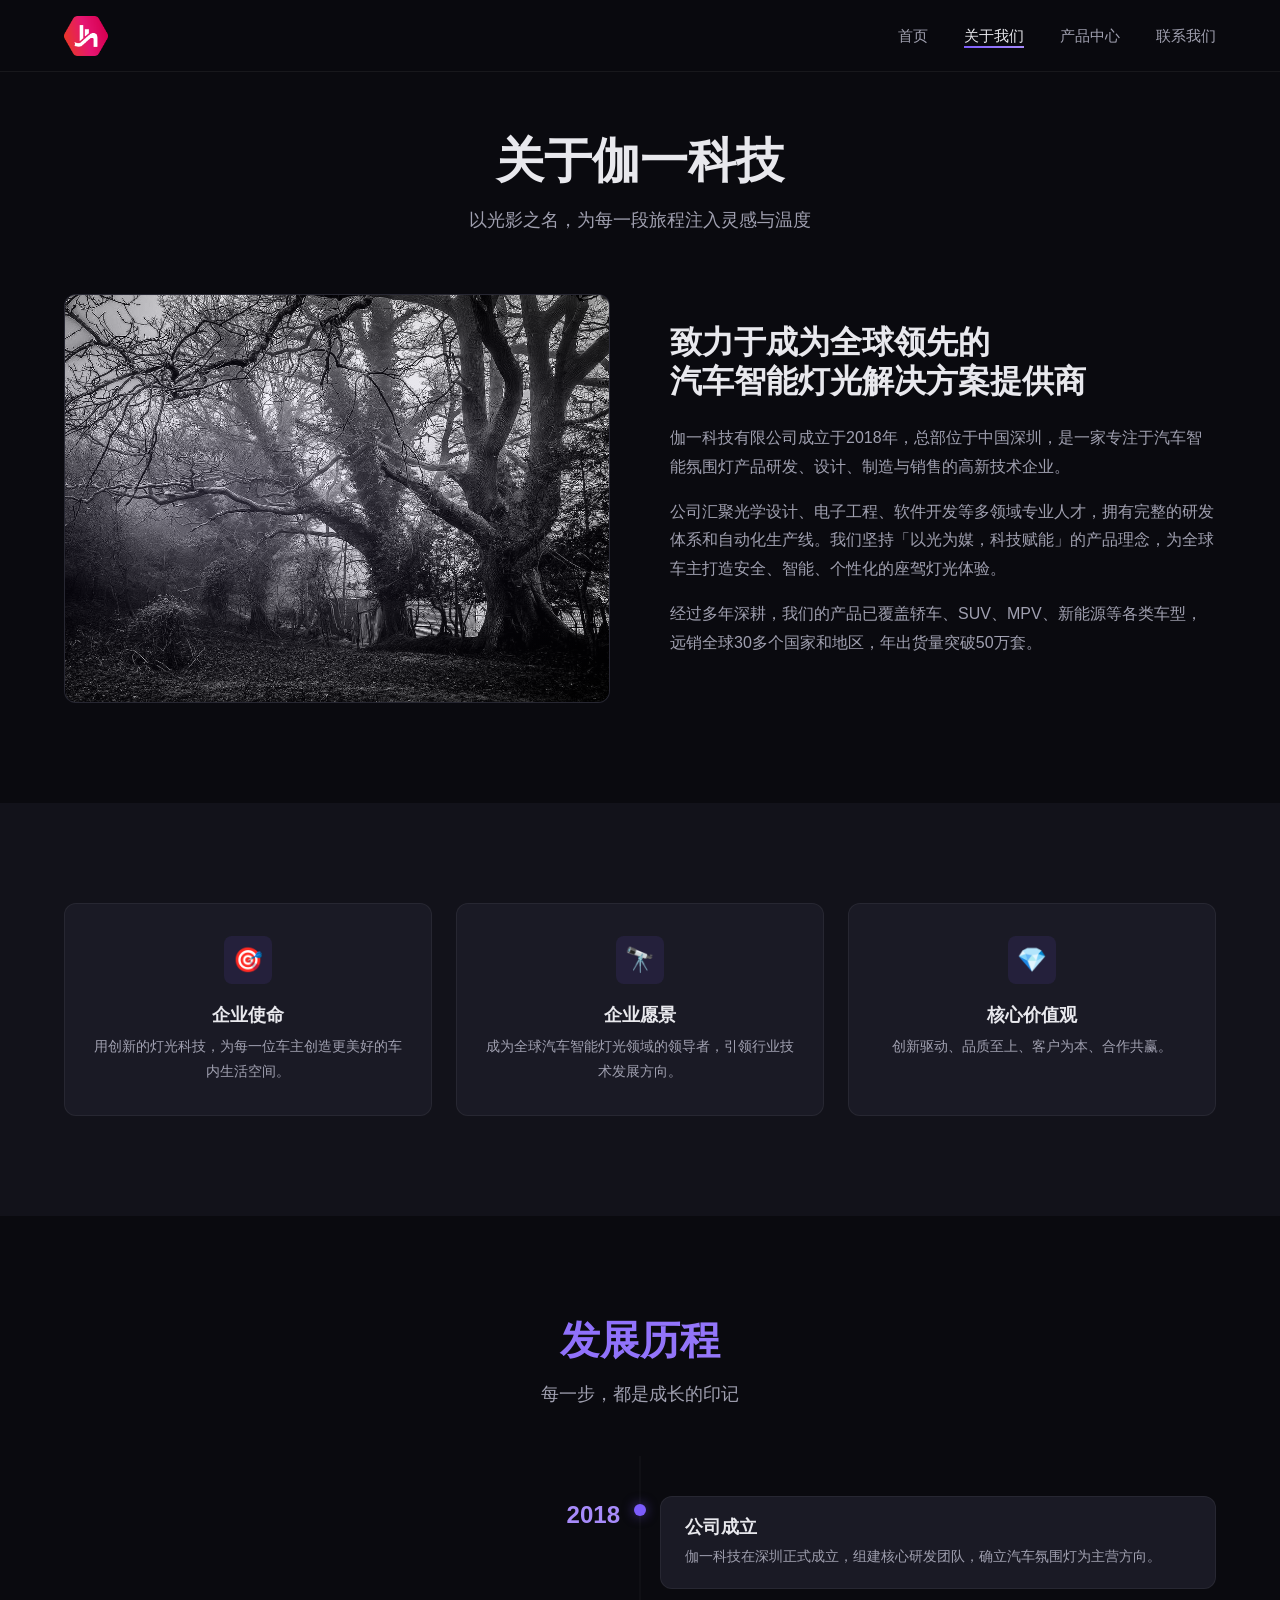
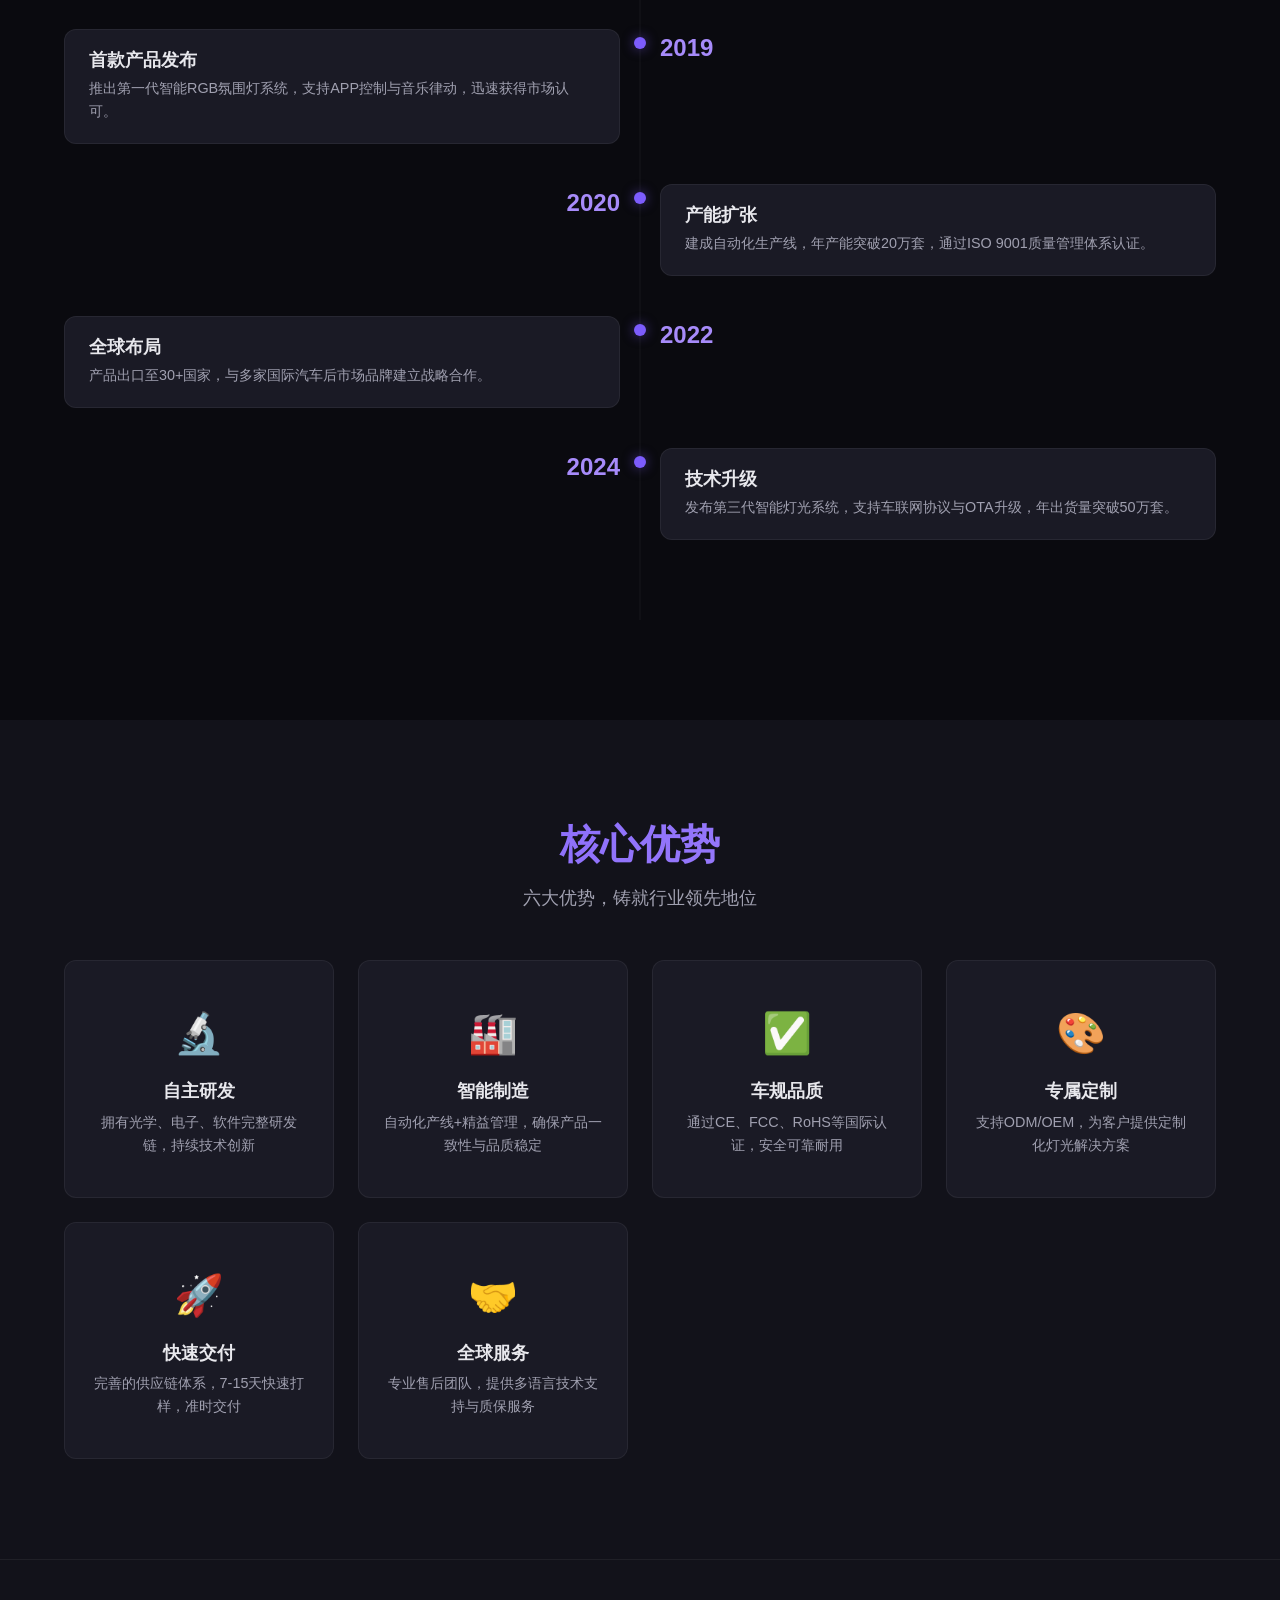
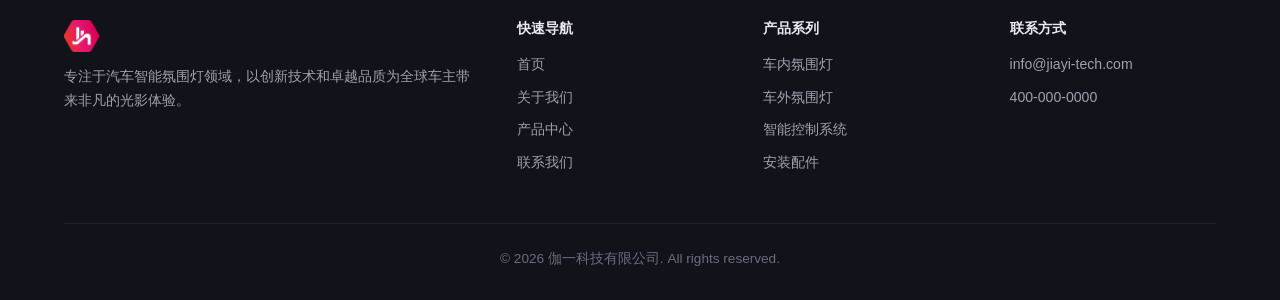
==== about.html @ 9d1a8ec0 "Initial commit: 伽一科技公司官网" ====
<!DOCTYPE html>
<html lang="zh-CN">
<head>
  <meta charset="UTF-8">
  <meta name="viewport" content="width=device-width, initial-scale=1.0">
  <title>关于我们 — 伽一科技</title>
  <meta name="description" content="了解伽一科技的发展历程、企业愿景和核心优势。我们专注汽车智能氛围灯领域，以技术创新驱动行业发展。">
  <link rel="stylesheet" href="css/style.css">
</head>
<body>

  <header class="header">
    <div class="container">
      <a href="index.html" class="logo"><img src="images/jh-logo.png" alt="伽一科技" height="40"></a>
      <nav>
        <ul class="nav-links">
          <li><a href="index.html">首页</a></li>
          <li><a href="about.html">关于我们</a></li>
          <li><a href="products.html">产品中心</a></li>
          <li><a href="contact.html">联系我们</a></li>
        </ul>
      </nav>
      <button class="menu-toggle" aria-label="菜单">
        <span></span><span></span><span></span>
      </button>
    </div>
  </header>

  <!-- About Hero -->
  <section class="about-hero">
    <div class="container reveal">
      <h1>关于伽一科技</h1>
      <p>以光影之名，为每一段旅程注入灵感与温度</p>
    </div>
  </section>

  <!-- Company Intro -->
  <section class="section" style="padding-top: 0;">
    <div class="container">
      <div class="about-content reveal">
        <div class="about-image"><img src="images/about-company.jpg" alt="伽一科技"></div>
        <div class="about-text">
          <h2>致力于成为全球领先的<br>汽车智能灯光解决方案提供商</h2>
          <p>伽一科技有限公司成立于2018年，总部位于中国深圳，是一家专注于汽车智能氛围灯产品研发、设计、制造与销售的高新技术企业。</p>
          <p>公司汇聚光学设计、电子工程、软件开发等多领域专业人才，拥有完整的研发体系和自动化生产线。我们坚持「以光为媒，科技赋能」的产品理念，为全球车主打造安全、智能、个性化的座驾灯光体验。</p>
          <p>经过多年深耕，我们的产品已覆盖轿车、SUV、MPV、新能源等各类车型，远销全球30多个国家和地区，年出货量突破50万套。</p>
        </div>
      </div>
    </div>
  </section>

  <!-- Vision & Mission -->
  <section class="section" style="background: var(--color-bg-secondary);">
    <div class="container">
      <div class="features-grid">
        <div class="feature-card reveal" style="text-align: center;">
          <div class="icon" style="margin-inline: auto;">🎯</div>
          <h3>企业使命</h3>
          <p>用创新的灯光科技，为每一位车主创造更美好的车内生活空间。</p>
        </div>
        <div class="feature-card reveal" style="text-align: center;">
          <div class="icon" style="margin-inline: auto;">🔭</div>
          <h3>企业愿景</h3>
          <p>成为全球汽车智能灯光领域的领导者，引领行业技术发展方向。</p>
        </div>
        <div class="feature-card reveal" style="text-align: center;">
          <div class="icon" style="margin-inline: auto;">💎</div>
          <h3>核心价值观</h3>
          <p>创新驱动、品质至上、客户为本、合作共赢。</p>
        </div>
      </div>
    </div>
  </section>

  <!-- Timeline -->
  <section class="section">
    <div class="container">
      <h2 class="section-title reveal">发展历程</h2>
      <p class="section-subtitle reveal">每一步，都是成长的印记</p>
      <div class="timeline reveal">
        <div class="timeline-item">
          <div class="timeline-year">2018</div>
          <div class="timeline-dot"></div>
          <div class="timeline-content">
            <h3>公司成立</h3>
            <p>伽一科技在深圳正式成立，组建核心研发团队，确立汽车氛围灯为主营方向。</p>
          </div>
        </div>
        <div class="timeline-item">
          <div class="timeline-year">2019</div>
          <div class="timeline-dot"></div>
          <div class="timeline-content">
            <h3>首款产品发布</h3>
            <p>推出第一代智能RGB氛围灯系统，支持APP控制与音乐律动，迅速获得市场认可。</p>
          </div>
        </div>
        <div class="timeline-item">
          <div class="timeline-year">2020</div>
          <div class="timeline-dot"></div>
          <div class="timeline-content">
            <h3>产能扩张</h3>
            <p>建成自动化生产线，年产能突破20万套，通过ISO 9001质量管理体系认证。</p>
          </div>
        </div>
        <div class="timeline-item">
          <div class="timeline-year">2022</div>
          <div class="timeline-dot"></div>
          <div class="timeline-content">
            <h3>全球布局</h3>
            <p>产品出口至30+国家，与多家国际汽车后市场品牌建立战略合作。</p>
          </div>
        </div>
        <div class="timeline-item">
          <div class="timeline-year">2024</div>
          <div class="timeline-dot"></div>
          <div class="timeline-content">
            <h3>技术升级</h3>
            <p>发布第三代智能灯光系统，支持车联网协议与OTA升级，年出货量突破50万套。</p>
          </div>
        </div>
      </div>
    </div>
  </section>

  <!-- Advantages -->
  <section class="section" style="background: var(--color-bg-secondary);">
    <div class="container">
      <h2 class="section-title reveal">核心优势</h2>
      <p class="section-subtitle reveal">六大优势，铸就行业领先地位</p>
      <div class="advantages-grid reveal">
        <div class="advantage-card">
          <div class="icon">🔬</div>
          <h3>自主研发</h3>
          <p>拥有光学、电子、软件完整研发链，持续技术创新</p>
        </div>
        <div class="advantage-card">
          <div class="icon">🏭</div>
          <h3>智能制造</h3>
          <p>自动化产线+精益管理，确保产品一致性与品质稳定</p>
        </div>
        <div class="advantage-card">
          <div class="icon">✅</div>
          <h3>车规品质</h3>
          <p>通过CE、FCC、RoHS等国际认证，安全可靠耐用</p>
        </div>
        <div class="advantage-card">
          <div class="icon">🎨</div>
          <h3>专属定制</h3>
          <p>支持ODM/OEM，为客户提供定制化灯光解决方案</p>
        </div>
        <div class="advantage-card">
          <div class="icon">🚀</div>
          <h3>快速交付</h3>
          <p>完善的供应链体系，7-15天快速打样，准时交付</p>
        </div>
        <div class="advantage-card">
          <div class="icon">🤝</div>
          <h3>全球服务</h3>
          <p>专业售后团队，提供多语言技术支持与质保服务</p>
        </div>
      </div>
    </div>
  </section>

  <!-- Footer -->
  <footer class="footer">
    <div class="container">
      <div class="footer-grid">
        <div class="footer-brand">
          <h3><img src="images/jh-logo.png" alt="伽一科技" height="32"></h3>
          <p>专注于汽车智能氛围灯领域，以创新技术和卓越品质为全球车主带来非凡的光影体验。</p>
        </div>
        <div class="footer-col">
          <h4>快速导航</h4>
          <a href="index.html">首页</a>
          <a href="about.html">关于我们</a>
          <a href="products.html">产品中心</a>
          <a href="contact.html">联系我们</a>
        </div>
        <div class="footer-col">
          <h4>产品系列</h4>
          <a href="products.html?filter=interior">车内氛围灯</a>
          <a href="products.html?filter=exterior">车外氛围灯</a>
          <a href="products.html?filter=smart">智能控制系统</a>
          <a href="products.html?filter=accessory">安装配件</a>
        </div>
        <div class="footer-col">
          <h4>联系方式</h4>
          <a href="mailto:info@jiayi-tech.com">info@jiayi-tech.com</a>
          <a href="tel:400-000-0000">400-000-0000</a>
        </div>
      </div>
      <div class="footer-bottom">
        <p>&copy; 2026 伽一科技有限公司. All rights reserved.</p>
      </div>
    </div>
  </footer>

  <script src="js/main.js"></script>
</body>
</html>
---- css/style.css ----
/* ===== CSS Custom Properties ===== */
:root {
  --color-bg: #0a0a0f;
  --color-bg-secondary: #12121a;
  --color-bg-card: #1a1a25;
  --color-bg-card-hover: #222230;
  --color-text: #e8e8ed;
  --color-text-secondary: #a0a0b0;
  --color-text-muted: #6b6b80;
  --color-primary: #7c5cfc;
  --color-primary-light: #a78bfa;
  --color-accent: #06d6d6;
  --color-accent-glow: rgba(6, 214, 214, 0.3);
  --color-border: rgba(255, 255, 255, 0.06);
  --color-gradient-1: linear-gradient(135deg, #7c5cfc, #a78bfa);
  --color-gradient-2: linear-gradient(135deg, #06d6d6, #7c5cfc);
  --color-gradient-3: linear-gradient(135deg, #1a1a25, #12121a);
  --font-sans: -apple-system, BlinkMacSystemFont, "Segoe UI", "PingFang SC", "Microsoft YaHei", sans-serif;
  --max-width: 1200px;
  --header-height: 72px;
  --radius: 12px;
  --radius-sm: 8px;
  --shadow-card: 0 1px 2px rgba(0,0,0,0.4), 0 4px 16px rgba(0,0,0,0.3);
  --shadow-glow: 0 0 40px rgba(124, 92, 252, 0.15), 0 0 80px rgba(124, 92, 252, 0.05);
  --transition: 0.3s cubic-bezier(0.4, 0, 0.2, 1);
}

/* ===== Reset ===== */
*, *::before, *::after { box-sizing: border-box; margin: 0; padding: 0; }

html { scroll-behavior: smooth; }

body {
  font-family: var(--font-sans);
  background: var(--color-bg);
  color: var(--color-text);
  line-height: 1.6;
  -webkit-font-smoothing: antialiased;
  overflow-x: hidden;
}

img { max-width: 100%; display: block; }
a { color: inherit; text-decoration: none; }
ul { list-style: none; }
button { cursor: pointer; font: inherit; border: none; background: none; color: inherit; }

/* ===== Typography ===== */
h1, h2, h3, h4 { line-height: 1.2; font-weight: 700; }

.section-title {
  font-size: 2.5rem;
  text-align: center;
  margin-bottom: 1rem;
  background: var(--color-gradient-1);
  -webkit-background-clip: text;
  -webkit-text-fill-color: transparent;
  background-clip: text;
}

.section-subtitle {
  text-align: center;
  color: var(--color-text-secondary);
  font-size: 1.1rem;
  margin-bottom: 3rem;
  max-width: 600px;
  margin-inline: auto;
}

/* ===== Container ===== */
.container {
  max-width: var(--max-width);
  margin: 0 auto;
  padding: 0 24px;
}

/* ===== Header / Navigation ===== */
.header {
  position: fixed;
  top: 0;
  left: 0;
  right: 0;
  z-index: 1000;
  height: var(--header-height);
  background: rgba(10, 10, 15, 0.85);
  backdrop-filter: blur(12px);
  -webkit-backdrop-filter: blur(12px);
  border-bottom: 1px solid var(--color-border);
  transition: background var(--transition);
}

.header .container {
  display: flex;
  align-items: center;
  justify-content: space-between;
  height: 100%;
}

.logo {
  display: flex;
  align-items: center;
}

.logo img {
  display: block;
  height: 40px;
  width: auto;
}

.nav-links {
  display: flex;
  gap: 36px;
}

.nav-links a {
  font-size: 0.95rem;
  color: var(--color-text-secondary);
  transition: color var(--transition);
  position: relative;
}

.nav-links a::after {
  content: '';
  position: absolute;
  bottom: -4px;
  left: 0;
  width: 0;
  height: 2px;
  background: var(--color-gradient-1);
  transition: width var(--transition);
}

.nav-links a:hover,
.nav-links a.active { color: var(--color-text); }

.nav-links a:hover::after,
.nav-links a.active::after { width: 100%; }

/* Mobile menu button */
.menu-toggle {
  display: none;
  flex-direction: column;
  gap: 5px;
  padding: 4px;
  cursor: pointer;
}

.menu-toggle span {
  display: block;
  width: 24px;
  height: 2px;
  background: var(--color-text);
  transition: var(--transition);
}

.menu-toggle.active span:nth-child(1) { transform: rotate(45deg) translate(5px, 5px); }
.menu-toggle.active span:nth-child(2) { opacity: 0; }
.menu-toggle.active span:nth-child(3) { transform: rotate(-45deg) translate(5px, -5px); }

/* ===== Buttons ===== */
.btn {
  display: inline-flex;
  align-items: center;
  justify-content: center;
  padding: 12px 28px;
  border-radius: var(--radius-sm);
  font-weight: 600;
  font-size: 0.95rem;
  transition: all var(--transition);
  gap: 8px;
}

.btn-primary {
  background: var(--color-gradient-1);
  color: #fff;
  box-shadow: 0 4px 20px rgba(124, 92, 252, 0.3);
}

.btn-primary:hover {
  transform: translateY(-2px);
  box-shadow: 0 6px 30px rgba(124, 92, 252, 0.45);
}

.btn-outline {
  border: 1px solid rgba(255,255,255,0.2);
  color: var(--color-text);
}

.btn-outline:hover {
  border-color: var(--color-primary);
  background: rgba(124, 92, 252, 0.1);
}

/* ===== Section Spacing ===== */
.section {
  padding: 100px 0;
}

/* ===== Hero ===== */
.hero {
  min-height: 100vh;
  display: flex;
  align-items: center;
  position: relative;
  overflow: hidden;
  padding-top: var(--header-height);
  background: url('../images/hero-poster.jpg') center/cover no-repeat;
}

/* Video background (optional, overlays the poster image) */
.hero-video {
  position: absolute;
  top: 0;
  left: 0;
  width: 100%;
  height: 100%;
  object-fit: cover;
  pointer-events: none;
  z-index: 0;
}

/* Ambient light animation overlay */
.hero::before {
  content: '';
  position: absolute;
  inset: 0;
  background:
    radial-gradient(ellipse 40% 50% at 30% 50%, rgba(124, 92, 252, 0.2), transparent 60%),
    radial-gradient(ellipse 30% 40% at 70% 40%, rgba(6, 214, 214, 0.12), transparent 60%),
    radial-gradient(ellipse 50% 40% at 60% 70%, rgba(168, 85, 247, 0.1), transparent 60%);
  pointer-events: none;
  z-index: 1;
  animation: ambientPulse 4s ease-in-out infinite alternate;
}

@keyframes ambientPulse {
  0% {
    opacity: 0.6;
    background:
      radial-gradient(ellipse 40% 50% at 30% 50%, rgba(124, 92, 252, 0.2), transparent 60%),
      radial-gradient(ellipse 30% 40% at 70% 40%, rgba(6, 214, 214, 0.12), transparent 60%),
      radial-gradient(ellipse 50% 40% at 60% 70%, rgba(168, 85, 247, 0.1), transparent 60%);
  }
  50% {
    opacity: 0.9;
    background:
      radial-gradient(ellipse 40% 50% at 35% 45%, rgba(6, 214, 214, 0.18), transparent 60%),
      radial-gradient(ellipse 30% 40% at 65% 45%, rgba(124, 92, 252, 0.22), transparent 60%),
      radial-gradient(ellipse 50% 40% at 55% 65%, rgba(168, 85, 247, 0.15), transparent 60%);
  }
  100% {
    opacity: 0.7;
    background:
      radial-gradient(ellipse 40% 50% at 25% 55%, rgba(168, 85, 247, 0.15), transparent 60%),
      radial-gradient(ellipse 30% 40% at 75% 35%, rgba(124, 92, 252, 0.18), transparent 60%),
      radial-gradient(ellipse 50% 40% at 65% 75%, rgba(6, 214, 214, 0.12), transparent 60%);
  }
}

/* Dark overlay for text readability */
.hero-overlay {
  position: absolute;
  inset: 0;
  background: linear-gradient(
    to bottom,
    rgba(10, 10, 15, 0.65) 0%,
    rgba(10, 10, 15, 0.5) 50%,
    rgba(10, 10, 15, 0.85) 100%
  );
  z-index: 1;
  pointer-events: none;
}

.hero-content {
  position: relative;
  z-index: 2;
  max-width: 700px;
}

.hero-content h1 {
  font-size: 3.5rem;
  font-weight: 800;
  letter-spacing: -0.03em;
  margin-bottom: 1.5rem;
  line-height: 1.1;
}

.hero-content h1 .highlight {
  background: var(--color-gradient-1);
  -webkit-background-clip: text;
  -webkit-text-fill-color: transparent;
  background-clip: text;
}

.hero-content p {
  font-size: 1.15rem;
  color: var(--color-text-secondary);
  margin-bottom: 2rem;
  max-width: 500px;
}

.hero-actions {
  display: flex;
  gap: 16px;
  flex-wrap: wrap;
}

.hero-visual {
  position: absolute;
  right: -60px;
  top: 50%;
  transform: translateY(-50%);
  width: 500px;
  height: 500px;
  border-radius: 50%;
  background: radial-gradient(circle, rgba(124, 92, 252, 0.08) 0%, transparent 70%);
  pointer-events: none;
}

.hero-visual::after {
  content: '';
  position: absolute;
  inset: 15%;
  border-radius: 50%;
  border: 1px solid rgba(124, 92, 252, 0.15);
  animation: spin 20s linear infinite;
}

@keyframes spin {
  to { transform: rotate(360deg); }
}

/* ===== Feature Cards ===== */
.features-grid {
  display: grid;
  grid-template-columns: repeat(auto-fit, minmax(260px, 1fr));
  gap: 24px;
}

.feature-card {
  background: var(--color-bg-card);
  border: 1px solid var(--color-border);
  border-radius: var(--radius);
  padding: 32px 28px;
  transition: all var(--transition);
  position: relative;
  overflow: hidden;
}

.feature-card::before {
  content: '';
  position: absolute;
  top: 0;
  left: 0;
  right: 0;
  height: 2px;
  background: var(--color-gradient-2);
  opacity: 0;
  transition: opacity var(--transition);
}

.feature-card:hover {
  background: var(--color-bg-card-hover);
  transform: translateY(-4px);
  box-shadow: var(--shadow-glow);
}

.feature-card:hover::before { opacity: 1; }

.feature-card .icon {
  width: 48px;
  height: 48px;
  border-radius: var(--radius-sm);
  background: rgba(124, 92, 252, 0.1);
  display: flex;
  align-items: center;
  justify-content: center;
  font-size: 1.5rem;
  margin-bottom: 20px;
}

.feature-card h3 {
  font-size: 1.15rem;
  margin-bottom: 8px;
}

.feature-card p {
  color: var(--color-text-secondary);
  font-size: 0.9rem;
  line-height: 1.7;
}

/* ===== Stats Section ===== */
.stats {
  background: var(--color-bg-secondary);
}

.stats-grid {
  display: grid;
  grid-template-columns: repeat(auto-fit, minmax(180px, 1fr));
  gap: 32px;
  text-align: center;
}

.stat-item h3 {
  font-size: 3rem;
  font-weight: 800;
  background: var(--color-gradient-2);
  -webkit-background-clip: text;
  -webkit-text-fill-color: transparent;
  background-clip: text;
}

.stat-item p {
  color: var(--color-text-secondary);
  margin-top: 8px;
  font-size: 0.95rem;
}

/* ===== CTA Section ===== */
.cta-section {
  text-align: center;
  padding: 100px 0;
  position: relative;
  overflow: hidden;
}

.cta-section::before {
  content: '';
  position: absolute;
  inset: 0;
  background: radial-gradient(ellipse 50% 60% at 50% 50%, rgba(124, 92, 252, 0.08), transparent);
  pointer-events: none;
}

.cta-section h2 {
  font-size: 2.5rem;
  margin-bottom: 1rem;
}

.cta-section p {
  color: var(--color-text-secondary);
  margin-bottom: 2rem;
  font-size: 1.05rem;
}

/* ===== About Page ===== */
.about-hero {
  padding-top: calc(var(--header-height) + 60px);
  padding-bottom: 60px;
  text-align: center;
}

.about-hero h1 {
  font-size: 3rem;
  margin-bottom: 1rem;
}

.about-hero p {
  color: var(--color-text-secondary);
  font-size: 1.1rem;
  max-width: 600px;
  margin: 0 auto;
}

.about-content {
  display: grid;
  grid-template-columns: 1fr 1fr;
  gap: 60px;
  align-items: center;
}

.about-image {
  aspect-ratio: 4/3;
  background: var(--color-bg-card);
  border-radius: var(--radius);
  border: 1px solid var(--color-border);
  position: relative;
  overflow: hidden;
}

.about-image img {
  width: 100%;
  height: 100%;
  object-fit: cover;
}

.about-image::before {
  content: '';
  position: absolute;
  inset: 0;
  background: radial-gradient(ellipse at 30% 50%, rgba(124, 92, 252, 0.08), transparent);
  z-index: 1;
  pointer-events: none;
}

.about-text h2 {
  font-size: 2rem;
  margin-bottom: 1.5rem;
}

.about-text p {
  color: var(--color-text-secondary);
  margin-bottom: 1rem;
  line-height: 1.8;
}

/* Timeline */
.timeline {
  position: relative;
  padding: 40px 0;
}

.timeline::before {
  content: '';
  position: absolute;
  left: 50%;
  top: 0;
  bottom: 0;
  width: 1px;
  background: var(--color-border);
  transform: translateX(-50%);
}

.timeline-item {
  display: grid;
  grid-template-columns: 1fr 1fr;
  gap: 40px;
  margin-bottom: 40px;
  position: relative;
}

.timeline-item:nth-child(even) { direction: rtl; }
.timeline-item:nth-child(even) .timeline-content { direction: ltr; }

.timeline-dot {
  position: absolute;
  left: 50%;
  top: 8px;
  width: 12px;
  height: 12px;
  border-radius: 50%;
  background: var(--color-primary);
  transform: translateX(-50%);
  box-shadow: 0 0 12px rgba(124, 92, 252, 0.5);
  z-index: 1;
}

.timeline-year {
  font-size: 1.5rem;
  font-weight: 800;
  color: var(--color-primary-light);
  text-align: right;
}

.timeline-item:nth-child(even) .timeline-year { text-align: left; }

.timeline-content {
  background: var(--color-bg-card);
  border: 1px solid var(--color-border);
  border-radius: var(--radius);
  padding: 20px 24px;
}

.timeline-content h3 {
  margin-bottom: 6px;
  font-size: 1.1rem;
}

.timeline-content p {
  color: var(--color-text-secondary);
  font-size: 0.9rem;
}

/* ===== Advantages Cards ===== */
.advantages-grid {
  display: grid;
  grid-template-columns: repeat(auto-fit, minmax(240px, 1fr));
  gap: 24px;
}

.advantage-card {
  text-align: center;
  padding: 40px 24px;
  background: var(--color-bg-card);
  border: 1px solid var(--color-border);
  border-radius: var(--radius);
  transition: all var(--transition);
}

.advantage-card:hover {
  transform: translateY(-4px);
  box-shadow: var(--shadow-glow);
}

.advantage-card .icon {
  font-size: 2.5rem;
  margin-bottom: 16px;
}

.advantage-card h3 {
  margin-bottom: 8px;
  font-size: 1.1rem;
}

.advantage-card p {
  color: var(--color-text-secondary);
  font-size: 0.9rem;
}

/* ===== Products Page ===== */
.products-hero {
  padding-top: calc(var(--header-height) + 60px);
  padding-bottom: 40px;
  text-align: center;
}

.products-hero h1 {
  font-size: 3rem;
  margin-bottom: 1rem;
}

.products-hero p {
  color: var(--color-text-secondary);
  font-size: 1.1rem;
  max-width: 600px;
  margin: 0 auto;
}

.filter-bar {
  display: flex;
  justify-content: center;
  gap: 12px;
  margin-bottom: 48px;
  flex-wrap: wrap;
}

.filter-btn {
  padding: 8px 22px;
  border-radius: 100px;
  border: 1px solid var(--color-border);
  color: var(--color-text-secondary);
  font-size: 0.9rem;
  transition: all var(--transition);
}

.filter-btn:hover,
.filter-btn.active {
  border-color: var(--color-primary);
  background: rgba(124, 92, 252, 0.15);
  color: var(--color-text);
}

.products-grid {
  display: grid;
  grid-template-columns: repeat(auto-fill, minmax(320px, 1fr));
  gap: 28px;
}

.product-card {
  background: var(--color-bg-card);
  border: 1px solid var(--color-border);
  border-radius: var(--radius);
  overflow: hidden;
  transition: all var(--transition);
  cursor: pointer;
}

.product-card:hover {
  transform: translateY(-4px);
  box-shadow: var(--shadow-glow);
}

.product-image {
  aspect-ratio: 16/10;
  background: var(--color-bg-secondary);
  position: relative;
  overflow: hidden;
}

.product-image img {
  width: 100%;
  height: 100%;
  object-fit: cover;
  transition: transform 0.5s ease;
}

.product-card:hover .product-image img {
  transform: scale(1.05);
}

.product-image::after {
  content: '';
  position: absolute;
  bottom: 0;
  left: 0;
  right: 0;
  height: 40%;
  background: linear-gradient(to top, var(--color-bg-card), transparent);
  z-index: 1;
  pointer-events: none;
}

.product-info {
  padding: 20px 24px;
}

.product-info .tag {
  display: inline-block;
  padding: 4px 12px;
  border-radius: 100px;
  font-size: 0.75rem;
  background: rgba(124, 92, 252, 0.15);
  color: var(--color-primary-light);
  margin-bottom: 10px;
}

.product-info h3 {
  font-size: 1.1rem;
  margin-bottom: 6px;
}

.product-info p {
  color: var(--color-text-secondary);
  font-size: 0.88rem;
  line-height: 1.6;
}

/* ===== Product Modal ===== */
.modal-overlay {
  position: fixed;
  inset: 0;
  background: rgba(0, 0, 0, 0.8);
  backdrop-filter: blur(4px);
  z-index: 2000;
  display: flex;
  align-items: center;
  justify-content: center;
  padding: 24px;
  opacity: 0;
  pointer-events: none;
  transition: opacity var(--transition);
}

.modal-overlay.active {
  opacity: 1;
  pointer-events: auto;
}

.modal {
  background: var(--color-bg-card);
  border: 1px solid var(--color-border);
  border-radius: var(--radius);
  max-width: 700px;
  width: 100%;
  max-height: 90vh;
  overflow-y: auto;
  padding: 40px;
  position: relative;
}

.modal-close {
  position: absolute;
  top: 16px;
  right: 16px;
  width: 36px;
  height: 36px;
  border-radius: 50%;
  background: rgba(255,255,255,0.06);
  display: flex;
  align-items: center;
  justify-content: center;
  font-size: 1.2rem;
  transition: background var(--transition);
}

.modal-close:hover { background: rgba(255,255,255,0.12); }

.modal-image {
  aspect-ratio: 16/9;
  background: var(--color-bg-secondary);
  border-radius: var(--radius-sm);
  margin-bottom: 24px;
  overflow: hidden;
}

.modal h2 {
  font-size: 1.6rem;
  margin-bottom: 4px;
}

.modal .tag {
  display: inline-block;
  padding: 4px 12px;
  border-radius: 100px;
  font-size: 0.8rem;
  background: rgba(124, 92, 252, 0.15);
  color: var(--color-primary-light);
  margin-bottom: 16px;
}

.modal p {
  color: var(--color-text-secondary);
  line-height: 1.8;
  margin-bottom: 16px;
}

.modal-specs {
  display: grid;
  grid-template-columns: 1fr 1fr;
  gap: 12px;
}

.modal-specs .spec {
  background: rgba(255,255,255,0.03);
  padding: 12px 16px;
  border-radius: var(--radius-sm);
}

.modal-specs .spec-label {
  font-size: 0.8rem;
  color: var(--color-text-muted);
}

.modal-specs .spec-value {
  font-weight: 600;
  font-size: 0.95rem;
}

/* ===== Contact Page ===== */
.contact-hero {
  padding-top: calc(var(--header-height) + 60px);
  padding-bottom: 40px;
  text-align: center;
}

.contact-hero h1 {
  font-size: 3rem;
  margin-bottom: 1rem;
}

.contact-hero p {
  color: var(--color-text-secondary);
  font-size: 1.1rem;
  max-width: 600px;
  margin: 0 auto;
}

.contact-grid {
  display: grid;
  grid-template-columns: 1fr 1fr;
  gap: 48px;
}

.contact-form {
  background: var(--color-bg-card);
  border: 1px solid var(--color-border);
  border-radius: var(--radius);
  padding: 40px;
}

.contact-form h2 {
  font-size: 1.5rem;
  margin-bottom: 24px;
}

.form-group {
  margin-bottom: 20px;
}

.form-group label {
  display: block;
  margin-bottom: 6px;
  font-size: 0.9rem;
  color: var(--color-text-secondary);
}

.form-group input,
.form-group textarea {
  width: 100%;
  padding: 12px 16px;
  background: var(--color-bg-secondary);
  border: 1px solid var(--color-border);
  border-radius: var(--radius-sm);
  color: var(--color-text);
  font: inherit;
  font-size: 0.95rem;
  transition: border-color var(--transition);
  resize: vertical;
}

.form-group input:focus,
.form-group textarea:focus {
  outline: none;
  border-color: var(--color-primary);
}

.form-group textarea { min-height: 140px; }

.contact-info-side {
  display: flex;
  flex-direction: column;
  gap: 24px;
}

.contact-info-card {
  background: var(--color-bg-card);
  border: 1px solid var(--color-border);
  border-radius: var(--radius);
  padding: 28px;
  transition: all var(--transition);
}

.contact-info-card:hover {
  box-shadow: var(--shadow-glow);
}

.contact-info-card .icon {
  font-size: 1.5rem;
  margin-bottom: 12px;
}

.contact-info-card h3 {
  font-size: 1.05rem;
  margin-bottom: 4px;
}

.contact-info-card p {
  color: var(--color-text-secondary);
  font-size: 0.9rem;
}

.map-placeholder {
  aspect-ratio: 16/9;
  background: var(--color-bg-card);
  border: 1px solid var(--color-border);
  border-radius: var(--radius);
  display: flex;
  align-items: center;
  justify-content: center;
  color: var(--color-text-muted);
}

/* ===== Footer ===== */
.footer {
  background: var(--color-bg-secondary);
  border-top: 1px solid var(--color-border);
  padding: 60px 0 30px;
}

.footer-grid {
  display: grid;
  grid-template-columns: 2fr 1fr 1fr 1fr;
  gap: 40px;
  margin-bottom: 40px;
}

.footer-brand h3 {
  margin-bottom: 12px;
}

.footer-brand h3 img {
  display: block;
  height: 32px;
  width: auto;
}

.footer-brand p {
  color: var(--color-text-secondary);
  font-size: 0.9rem;
  line-height: 1.7;
}

.footer-col h4 {
  font-size: 0.9rem;
  margin-bottom: 16px;
  color: var(--color-text);
}

.footer-col a {
  display: block;
  color: var(--color-text-secondary);
  font-size: 0.88rem;
  margin-bottom: 10px;
  transition: color var(--transition);
}

.footer-col a:hover { color: var(--color-primary-light); }

.footer-bottom {
  border-top: 1px solid var(--color-border);
  padding-top: 24px;
  text-align: center;
  color: var(--color-text-muted);
  font-size: 0.85rem;
}

/* ===== Scroll Reveal Animation ===== */
.reveal {
  opacity: 0;
  transform: translateY(30px);
  transition: opacity 0.6s ease, transform 0.6s ease;
}

.reveal.visible {
  opacity: 1;
  transform: translateY(0);
}

/* ===== Toast Message ===== */
.toast {
  position: fixed;
  bottom: 32px;
  right: 32px;
  background: var(--color-bg-card);
  border: 1px solid var(--color-border);
  border-radius: var(--radius-sm);
  padding: 16px 24px;
  z-index: 3000;
  box-shadow: 0 8px 32px rgba(0,0,0,0.5);
  transform: translateY(100px);
  opacity: 0;
  transition: all var(--transition);
}

.toast.show {
  transform: translateY(0);
  opacity: 1;
}

.toast.success { border-color: var(--color-accent); }
.toast.error { border-color: #ef4444; }

/* ===== Responsive ===== */
@media (max-width: 1024px) {
  .hero-content h1 { font-size: 2.8rem; }
  .hero-visual { width: 350px; height: 350px; right: -40px; }
  .about-content { grid-template-columns: 1fr; gap: 40px; }
  .footer-grid { grid-template-columns: 1fr 1fr; }
  .contact-grid { grid-template-columns: 1fr; }
}

@media (max-width: 768px) {
  :root { --header-height: 64px; }

  .menu-toggle { display: flex; }

  .nav-links {
    position: fixed;
    top: var(--header-height);
    left: 0;
    right: 0;
    background: rgba(10, 10, 15, 0.95);
    backdrop-filter: blur(12px);
    flex-direction: column;
    padding: 24px;
    gap: 20px;
    border-bottom: 1px solid var(--color-border);
    transform: translateY(-100%);
    opacity: 0;
    pointer-events: none;
    transition: all var(--transition);
  }

  .nav-links.active {
    transform: translateY(0);
    opacity: 1;
    pointer-events: auto;
  }

  .hero-content h1 { font-size: 2.2rem; }
  .hero-visual { display: none; }

  .section-title { font-size: 1.8rem; }
  .section { padding: 60px 0; }

  .timeline::before { left: 20px; }
  .timeline-item { grid-template-columns: 1fr; gap: 16px; direction: ltr !important; }
  .timeline-item:nth-child(even) .timeline-content { direction: ltr; }
  .timeline-dot { left: 20px; }
  .timeline-year { text-align: left !important; padding-left: 48px; }

  .about-hero h1,
  .products-hero h1,
  .contact-hero h1 { font-size: 2rem; }

  .products-grid { grid-template-columns: 1fr; }

  .modal { padding: 24px; }
  .modal-specs { grid-template-columns: 1fr; }

  .footer-grid { grid-template-columns: 1fr; gap: 32px; }
}

@media (max-width: 480px) {
  .hero-content h1 { font-size: 1.8rem; }
  .hero-actions { flex-direction: column; }
  .hero-actions .btn { width: 100%; }
  .section-title { font-size: 1.5rem; }
  .contact-form { padding: 24px; }
  .stats-grid { grid-template-columns: 1fr 1fr; }
  .stat-item h3 { font-size: 2.2rem; }
}
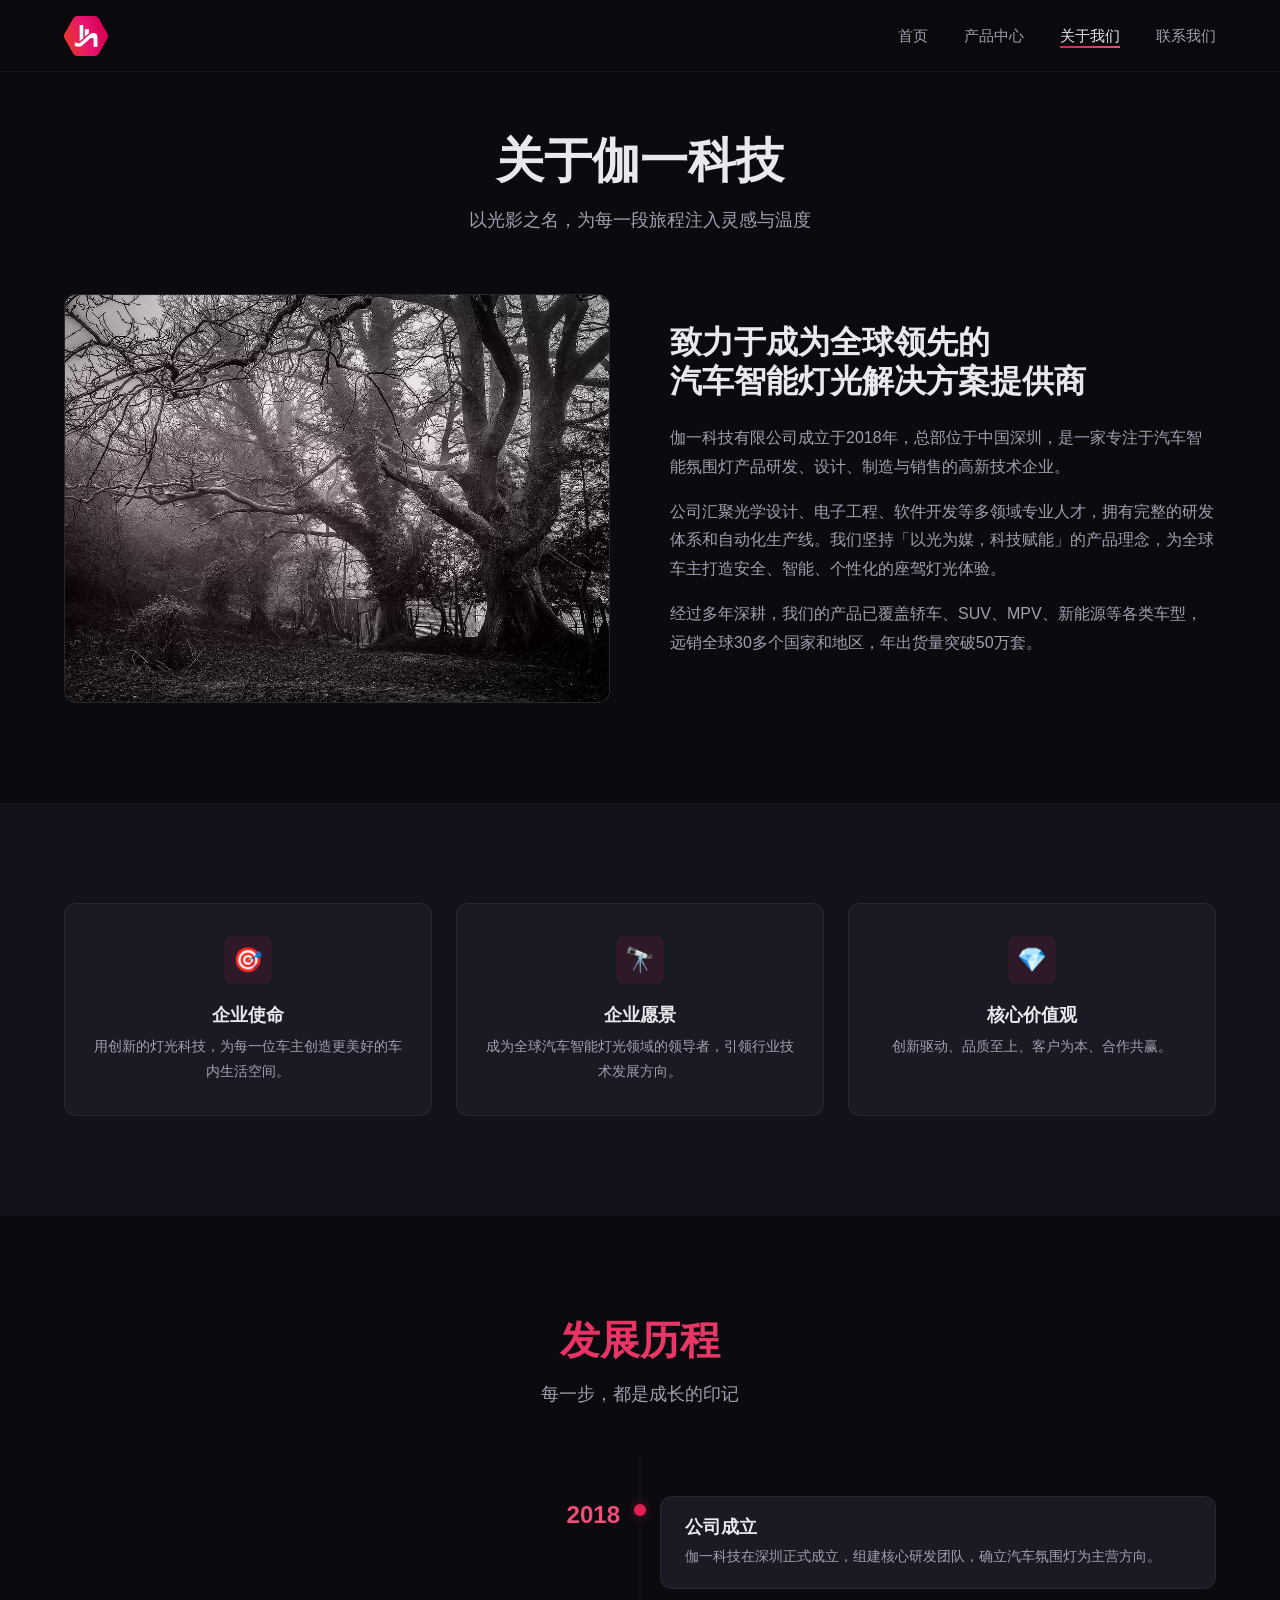
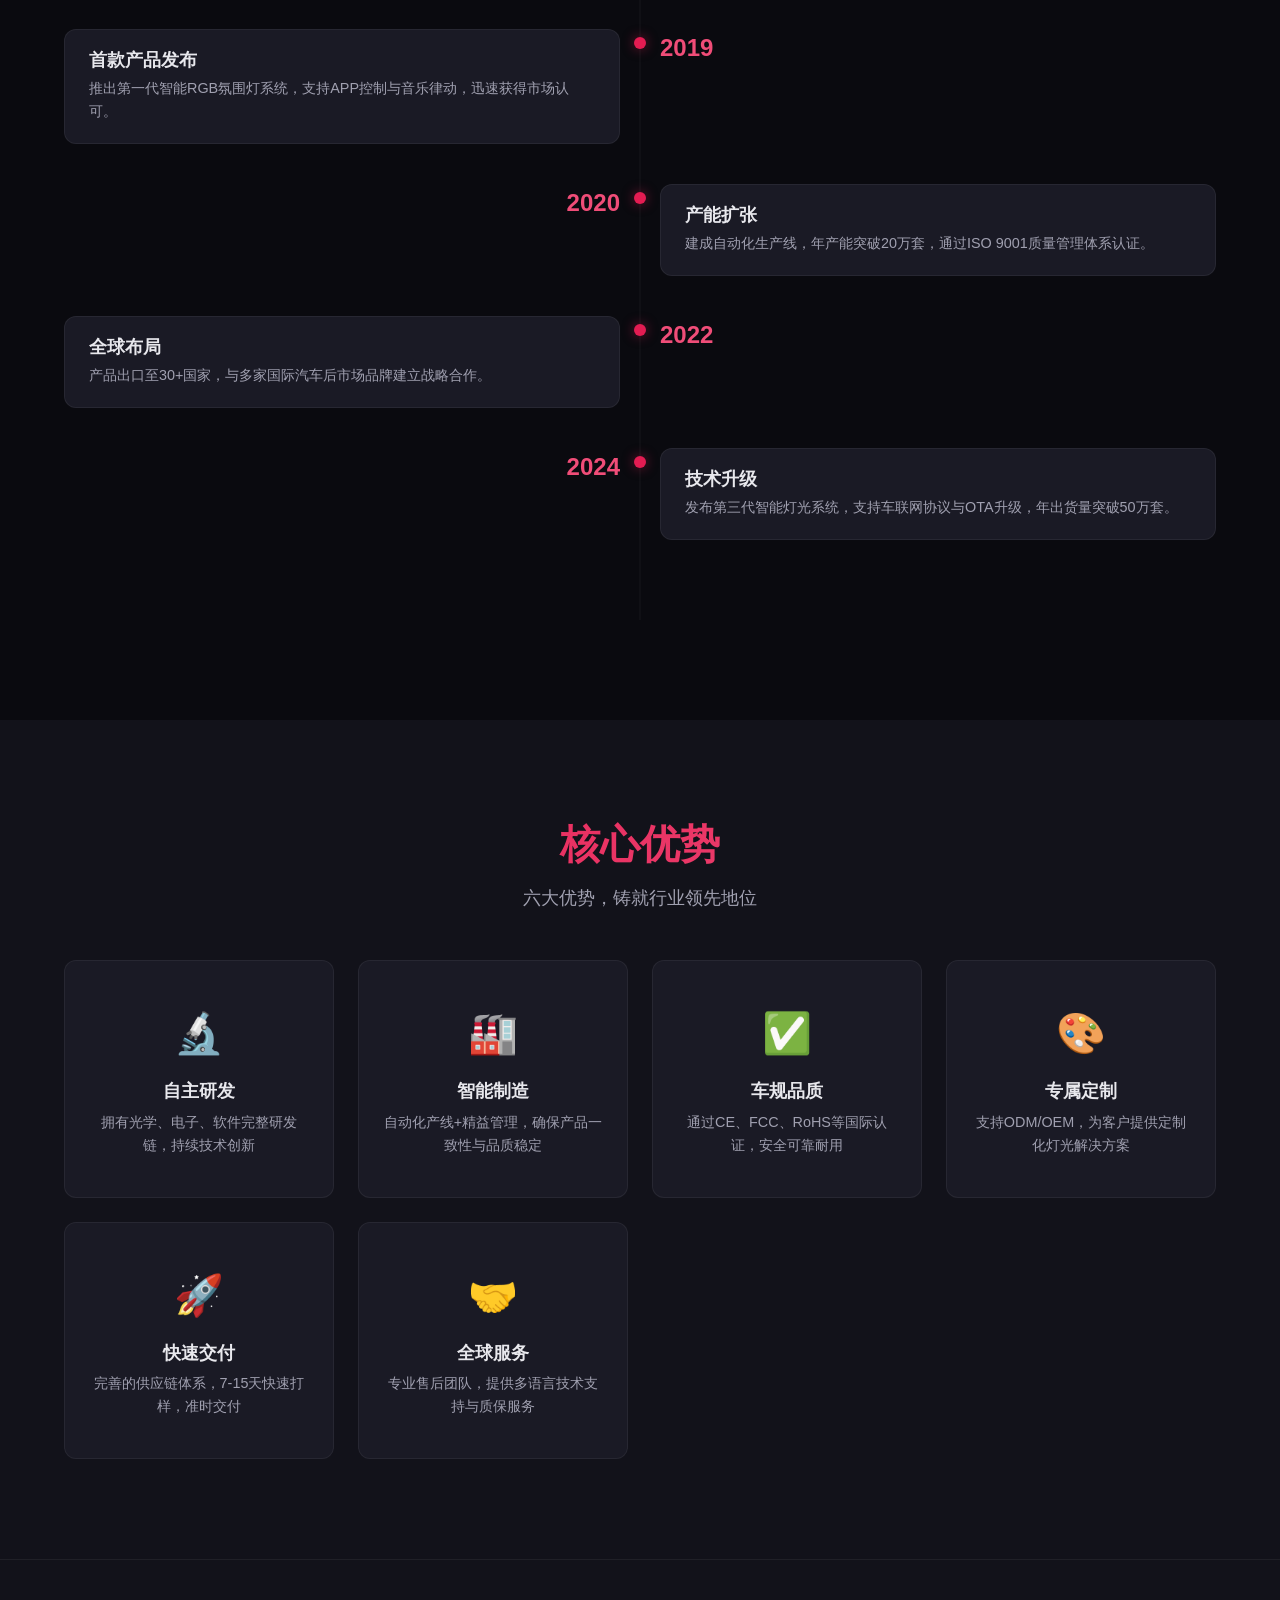
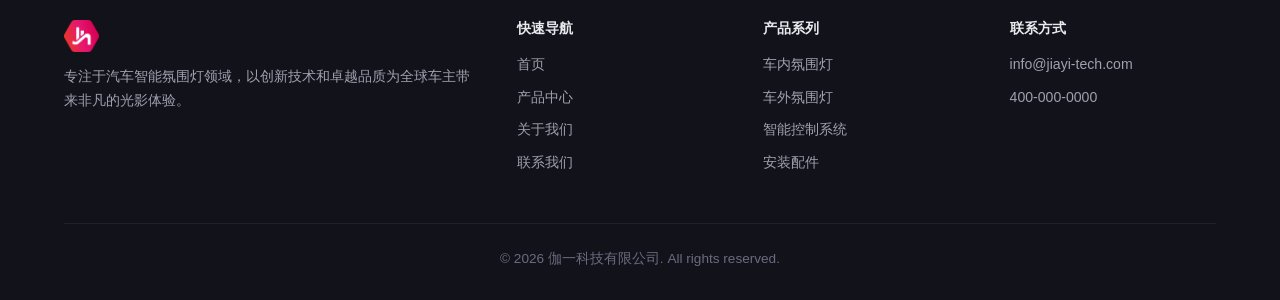
==== commit fd3c2cd2: "Unify VIS with logo red #E31C52, reorder nav" ====
--- a/about.html
+++ b/about.html
@@ -15,8 +15,8 @@
       <nav>
         <ul class="nav-links">
           <li><a href="index.html">首页</a></li>
+          <li><a href="products.html">产品中心</a></li>
           <li><a href="about.html">关于我们</a></li>
-          <li><a href="products.html">产品中心</a></li>
           <li><a href="contact.html">联系我们</a></li>
         </ul>
       </nav>
@@ -173,8 +173,8 @@
         <div class="footer-col">
           <h4>快速导航</h4>
           <a href="index.html">首页</a>
+          <a href="products.html">产品中心</a>
           <a href="about.html">关于我们</a>
-          <a href="products.html">产品中心</a>
           <a href="contact.html">联系我们</a>
         </div>
         <div class="footer-col">
--- a/css/style.css
+++ b/css/style.css
@@ -7,13 +7,13 @@
   --color-text: #e8e8ed;
   --color-text-secondary: #a0a0b0;
   --color-text-muted: #6b6b80;
-  --color-primary: #7c5cfc;
-  --color-primary-light: #a78bfa;
-  --color-accent: #06d6d6;
-  --color-accent-glow: rgba(6, 214, 214, 0.3);
+  --color-primary: #e31c52;
+  --color-primary-light: #f04d78;
+  --color-primary-dark: #b8123e;
+  --color-primary-glow: rgba(227, 28, 82, 0.3);
   --color-border: rgba(255, 255, 255, 0.06);
-  --color-gradient-1: linear-gradient(135deg, #7c5cfc, #a78bfa);
-  --color-gradient-2: linear-gradient(135deg, #06d6d6, #7c5cfc);
+  --color-gradient-1: linear-gradient(135deg, #e31c52, #f04d78);
+  --color-gradient-2: linear-gradient(135deg, #e31c52, #b8123e);
   --color-gradient-3: linear-gradient(135deg, #1a1a25, #12121a);
   --font-sans: -apple-system, BlinkMacSystemFont, "Segoe UI", "PingFang SC", "Microsoft YaHei", sans-serif;
   --max-width: 1200px;
@@ -21,7 +21,7 @@
   --radius: 12px;
   --radius-sm: 8px;
   --shadow-card: 0 1px 2px rgba(0,0,0,0.4), 0 4px 16px rgba(0,0,0,0.3);
-  --shadow-glow: 0 0 40px rgba(124, 92, 252, 0.15), 0 0 80px rgba(124, 92, 252, 0.05);
+  --shadow-glow: 0 0 40px rgba(227, 28, 82, 0.15), 0 0 80px rgba(227, 28, 82, 0.05);
   --transition: 0.3s cubic-bezier(0.4, 0, 0.2, 1);
 }
 
@@ -172,12 +172,12 @@
 .btn-primary {
   background: var(--color-gradient-1);
   color: #fff;
-  box-shadow: 0 4px 20px rgba(124, 92, 252, 0.3);
+  box-shadow: 0 4px 20px rgba(227, 28, 82, 0.3);
 }
 
 .btn-primary:hover {
   transform: translateY(-2px);
-  box-shadow: 0 6px 30px rgba(124, 92, 252, 0.45);
+  box-shadow: 0 6px 30px rgba(227, 28, 82, 0.45);
 }
 
 .btn-outline {
@@ -187,7 +187,7 @@
 
 .btn-outline:hover {
   border-color: var(--color-primary);
-  background: rgba(124, 92, 252, 0.1);
+  background: rgba(227, 28, 82, 0.1);
 }
 
 /* ===== Section Spacing ===== */
@@ -224,9 +224,9 @@
   position: absolute;
   inset: 0;
   background:
-    radial-gradient(ellipse 40% 50% at 30% 50%, rgba(124, 92, 252, 0.2), transparent 60%),
-    radial-gradient(ellipse 30% 40% at 70% 40%, rgba(6, 214, 214, 0.12), transparent 60%),
-    radial-gradient(ellipse 50% 40% at 60% 70%, rgba(168, 85, 247, 0.1), transparent 60%);
+    radial-gradient(ellipse 40% 50% at 30% 50%, rgba(227, 28, 82, 0.2), transparent 60%),
+    radial-gradient(ellipse 30% 40% at 70% 40%, rgba(227, 28, 82, 0.12), transparent 60%),
+    radial-gradient(ellipse 50% 40% at 60% 70%, rgba(240, 77, 120, 0.1), transparent 60%);
   pointer-events: none;
   z-index: 1;
   animation: ambientPulse 4s ease-in-out infinite alternate;
@@ -236,23 +236,23 @@
   0% {
     opacity: 0.6;
     background:
-      radial-gradient(ellipse 40% 50% at 30% 50%, rgba(124, 92, 252, 0.2), transparent 60%),
-      radial-gradient(ellipse 30% 40% at 70% 40%, rgba(6, 214, 214, 0.12), transparent 60%),
-      radial-gradient(ellipse 50% 40% at 60% 70%, rgba(168, 85, 247, 0.1), transparent 60%);
+      radial-gradient(ellipse 40% 50% at 30% 50%, rgba(227, 28, 82, 0.2), transparent 60%),
+      radial-gradient(ellipse 30% 40% at 70% 40%, rgba(227, 28, 82, 0.12), transparent 60%),
+      radial-gradient(ellipse 50% 40% at 60% 70%, rgba(240, 77, 120, 0.1), transparent 60%);
   }
   50% {
     opacity: 0.9;
     background:
-      radial-gradient(ellipse 40% 50% at 35% 45%, rgba(6, 214, 214, 0.18), transparent 60%),
-      radial-gradient(ellipse 30% 40% at 65% 45%, rgba(124, 92, 252, 0.22), transparent 60%),
-      radial-gradient(ellipse 50% 40% at 55% 65%, rgba(168, 85, 247, 0.15), transparent 60%);
+      radial-gradient(ellipse 40% 50% at 35% 45%, rgba(227, 28, 82, 0.18), transparent 60%),
+      radial-gradient(ellipse 30% 40% at 65% 45%, rgba(227, 28, 82, 0.22), transparent 60%),
+      radial-gradient(ellipse 50% 40% at 55% 65%, rgba(240, 77, 120, 0.15), transparent 60%);
   }
   100% {
     opacity: 0.7;
     background:
-      radial-gradient(ellipse 40% 50% at 25% 55%, rgba(168, 85, 247, 0.15), transparent 60%),
-      radial-gradient(ellipse 30% 40% at 75% 35%, rgba(124, 92, 252, 0.18), transparent 60%),
-      radial-gradient(ellipse 50% 40% at 65% 75%, rgba(6, 214, 214, 0.12), transparent 60%);
+      radial-gradient(ellipse 40% 50% at 25% 55%, rgba(240, 77, 120, 0.15), transparent 60%),
+      radial-gradient(ellipse 30% 40% at 75% 35%, rgba(227, 28, 82, 0.18), transparent 60%),
+      radial-gradient(ellipse 50% 40% at 65% 75%, rgba(227, 28, 82, 0.12), transparent 60%);
   }
 }
 
@@ -312,7 +312,7 @@
   width: 500px;
   height: 500px;
   border-radius: 50%;
-  background: radial-gradient(circle, rgba(124, 92, 252, 0.08) 0%, transparent 70%);
+  background: radial-gradient(circle, rgba(227, 28, 82, 0.08) 0%, transparent 70%);
   pointer-events: none;
 }
 
@@ -321,7 +321,7 @@
   position: absolute;
   inset: 15%;
   border-radius: 50%;
-  border: 1px solid rgba(124, 92, 252, 0.15);
+  border: 1px solid rgba(227, 28, 82, 0.15);
   animation: spin 20s linear infinite;
 }
 
@@ -370,7 +370,7 @@
   width: 48px;
   height: 48px;
   border-radius: var(--radius-sm);
-  background: rgba(124, 92, 252, 0.1);
+  background: rgba(227, 28, 82, 0.1);
   display: flex;
   align-items: center;
   justify-content: center;
@@ -428,7 +428,7 @@
   content: '';
   position: absolute;
   inset: 0;
-  background: radial-gradient(ellipse 50% 60% at 50% 50%, rgba(124, 92, 252, 0.08), transparent);
+  background: radial-gradient(ellipse 50% 60% at 50% 50%, rgba(227, 28, 82, 0.08), transparent);
   pointer-events: none;
 }
 
@@ -488,7 +488,7 @@
   content: '';
   position: absolute;
   inset: 0;
-  background: radial-gradient(ellipse at 30% 50%, rgba(124, 92, 252, 0.08), transparent);
+  background: radial-gradient(ellipse at 30% 50%, rgba(227, 28, 82, 0.08), transparent);
   z-index: 1;
   pointer-events: none;
 }
@@ -541,7 +541,7 @@
   border-radius: 50%;
   background: var(--color-primary);
   transform: translateX(-50%);
-  box-shadow: 0 0 12px rgba(124, 92, 252, 0.5);
+  box-shadow: 0 0 12px rgba(227, 28, 82, 0.5);
   z-index: 1;
 }
 
@@ -646,7 +646,7 @@
 .filter-btn:hover,
 .filter-btn.active {
   border-color: var(--color-primary);
-  background: rgba(124, 92, 252, 0.15);
+  background: rgba(227, 28, 82, 0.15);
   color: var(--color-text);
 }
 
@@ -709,7 +709,7 @@
   padding: 4px 12px;
   border-radius: 100px;
   font-size: 0.75rem;
-  background: rgba(124, 92, 252, 0.15);
+  background: rgba(227, 28, 82, 0.15);
   color: var(--color-primary-light);
   margin-bottom: 10px;
 }
@@ -793,7 +793,7 @@
   padding: 4px 12px;
   border-radius: 100px;
   font-size: 0.8rem;
-  background: rgba(124, 92, 252, 0.15);
+  background: rgba(227, 28, 82, 0.15);
   color: var(--color-primary-light);
   margin-bottom: 16px;
 }
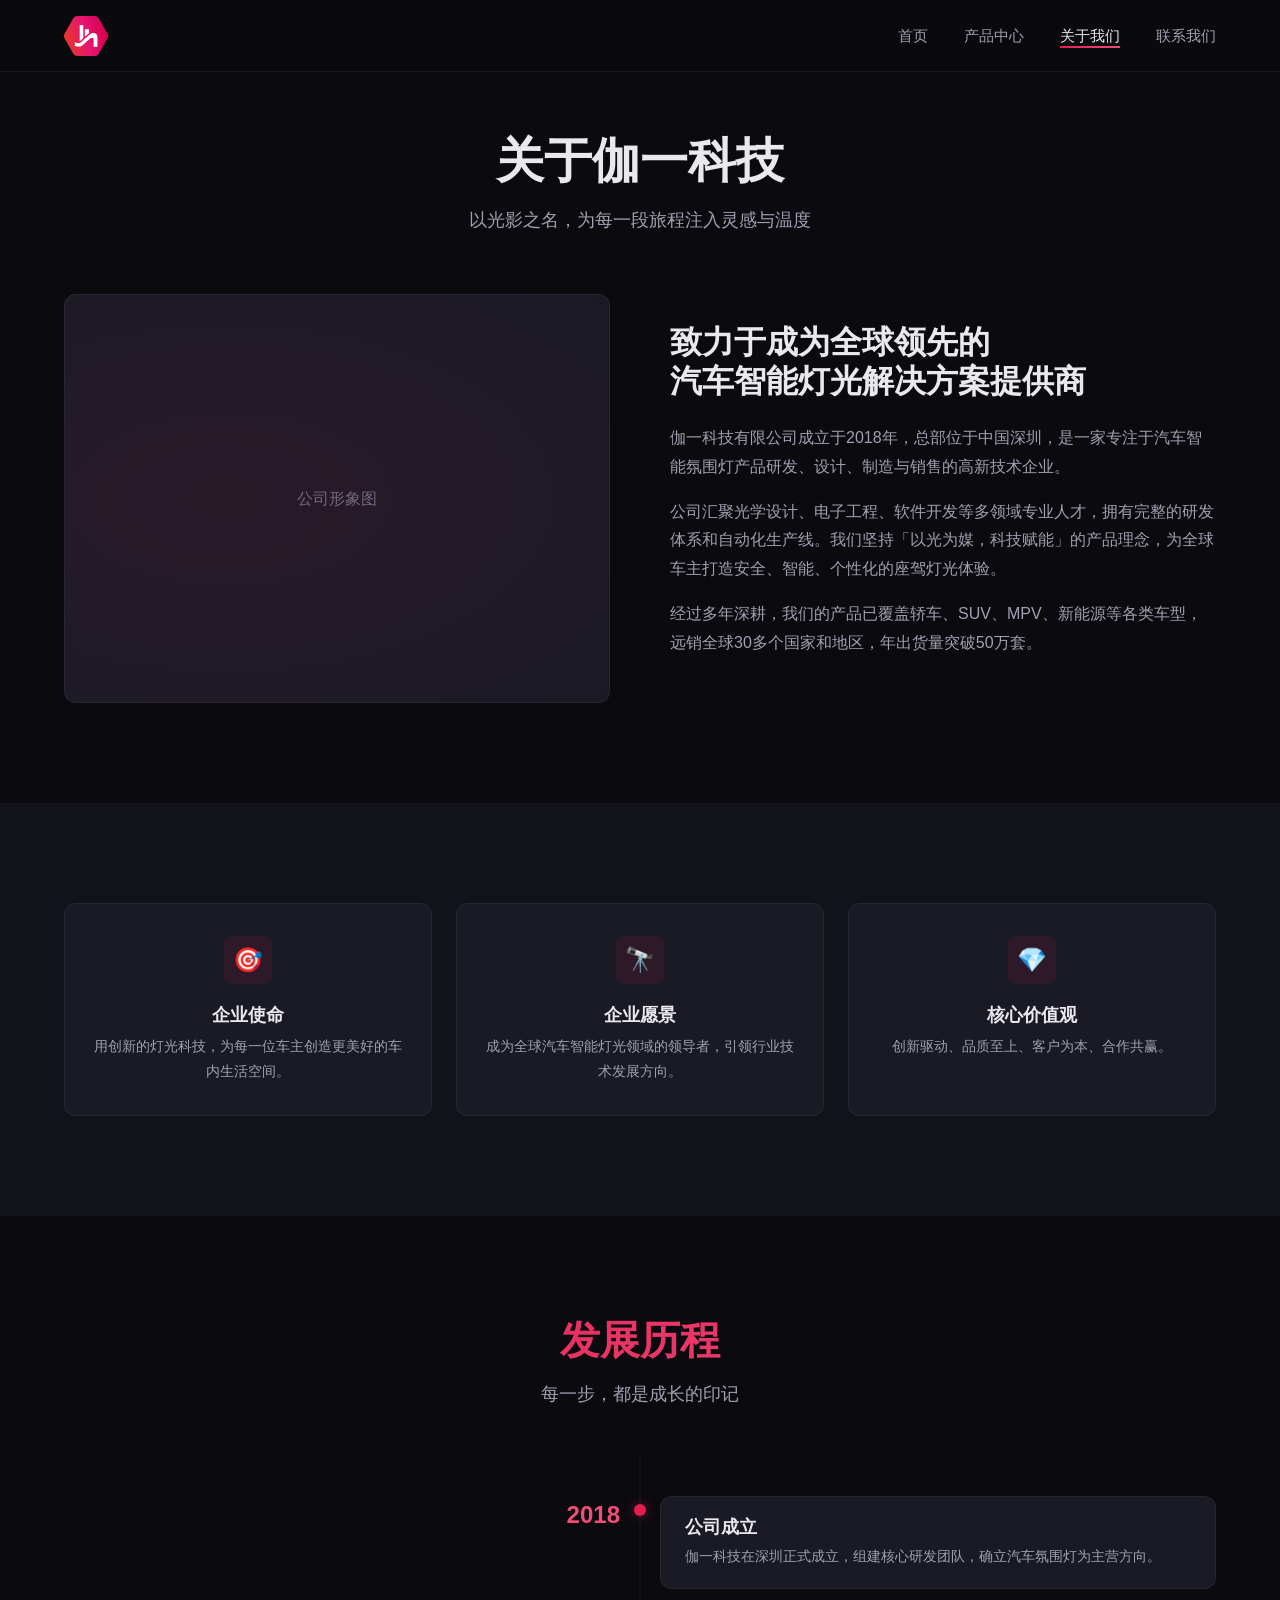
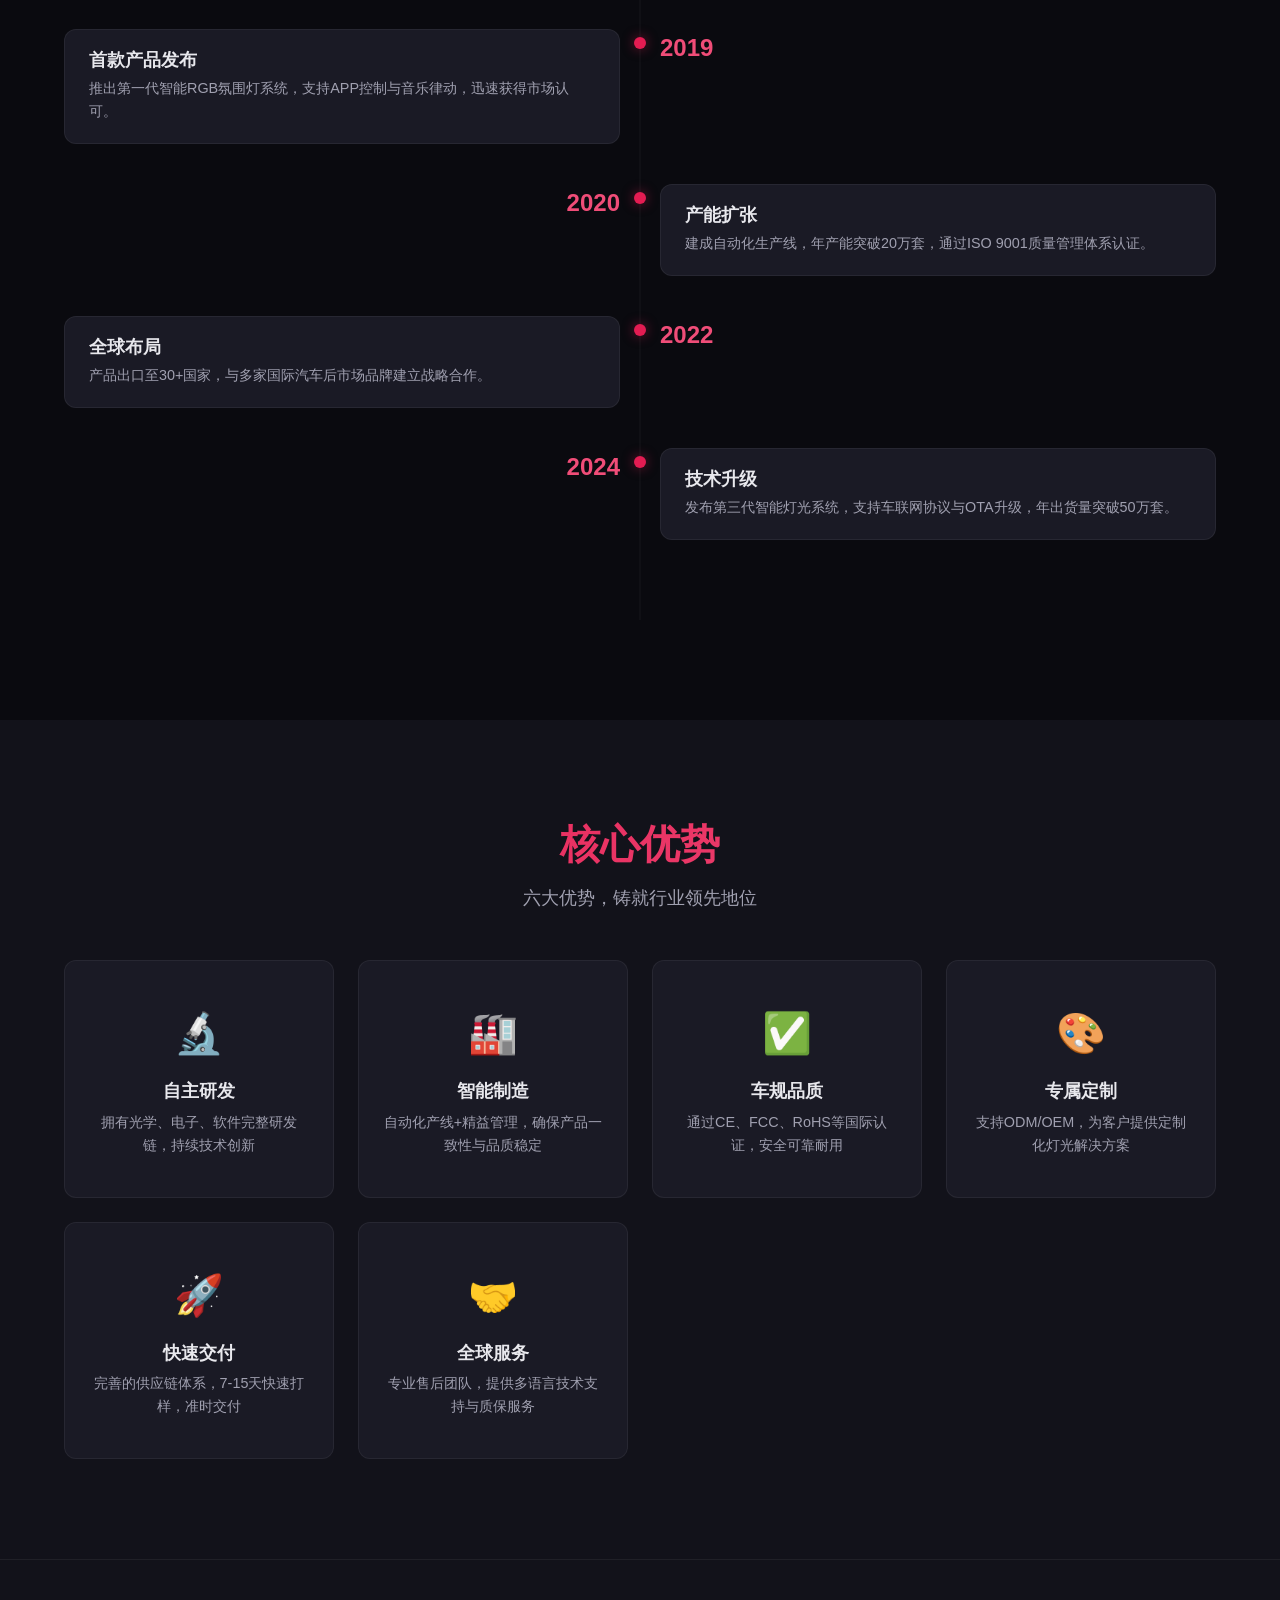
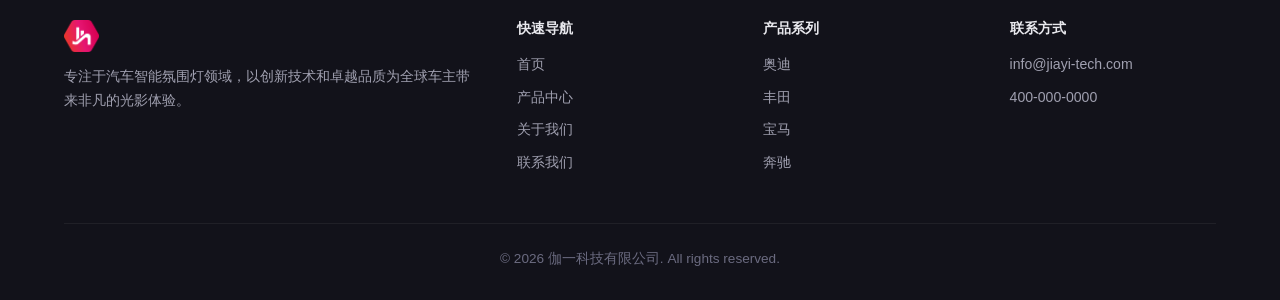
==== commit 7c1ff0f2: "Update with real product images (6 car models)" ====
--- a/about.html
+++ b/about.html
@@ -1,8 +1,9 @@
 <!DOCTYPE html>
-<html lang="zh-CN">
+<html lang="zh-CN" style="color-scheme: dark;">
 <head>
   <meta charset="UTF-8">
   <meta name="viewport" content="width=device-width, initial-scale=1.0">
+  <meta name="theme-color" content="#0a0a0f">
   <title>关于我们 — 伽一科技</title>
   <meta name="description" content="了解伽一科技的发展历程、企业愿景和核心优势。我们专注汽车智能氛围灯领域，以技术创新驱动行业发展。">
   <link rel="stylesheet" href="css/style.css">
@@ -38,7 +39,7 @@
   <section class="section" style="padding-top: 0;">
     <div class="container">
       <div class="about-content reveal">
-        <div class="about-image"><img src="images/about-company.jpg" alt="伽一科技"></div>
+        <div class="about-image"><div class="about-placeholder">公司形象图</div></div>
         <div class="about-text">
           <h2>致力于成为全球领先的<br>汽车智能灯光解决方案提供商</h2>
           <p>伽一科技有限公司成立于2018年，总部位于中国深圳，是一家专注于汽车智能氛围灯产品研发、设计、制造与销售的高新技术企业。</p>
@@ -179,10 +180,10 @@
         </div>
         <div class="footer-col">
           <h4>产品系列</h4>
-          <a href="products.html?filter=interior">车内氛围灯</a>
-          <a href="products.html?filter=exterior">车外氛围灯</a>
-          <a href="products.html?filter=smart">智能控制系统</a>
-          <a href="products.html?filter=accessory">安装配件</a>
+          <a href="products.html?filter=奥迪">奥迪</a>
+          <a href="products.html?filter=丰田">丰田</a>
+          <a href="products.html?filter=宝马">宝马</a>
+          <a href="products.html?filter=奔驰">奔驰</a>
         </div>
         <div class="footer-col">
           <h4>联系方式</h4>
--- a/css/style.css
+++ b/css/style.css
@@ -22,7 +22,7 @@
   --radius-sm: 8px;
   --shadow-card: 0 1px 2px rgba(0,0,0,0.4), 0 4px 16px rgba(0,0,0,0.3);
   --shadow-glow: 0 0 40px rgba(227, 28, 82, 0.15), 0 0 80px rgba(227, 28, 82, 0.05);
-  --transition: 0.3s cubic-bezier(0.4, 0, 0.2, 1);
+  --transition: 0.3s background, 0.3s color, 0.3s border-color, 0.3s transform, 0.3s box-shadow, 0.3s opacity;
 }
 
 /* ===== Reset ===== */
@@ -165,7 +165,7 @@
   border-radius: var(--radius-sm);
   font-weight: 600;
   font-size: 0.95rem;
-  transition: all var(--transition);
+  transition: var(--transition);
   gap: 8px;
 }
 
@@ -341,7 +341,7 @@
   border: 1px solid var(--color-border);
   border-radius: var(--radius);
   padding: 32px 28px;
-  transition: all var(--transition);
+  transition: var(--transition);
   position: relative;
   overflow: hidden;
 }
@@ -484,6 +484,16 @@
   object-fit: cover;
 }
 
+.about-placeholder {
+  width: 100%;
+  height: 100%;
+  display: flex;
+  align-items: center;
+  justify-content: center;
+  color: var(--color-text-muted);
+  font-size: 1rem;
+}
+
 .about-image::before {
   content: '';
   position: absolute;
@@ -584,7 +594,7 @@
   background: var(--color-bg-card);
   border: 1px solid var(--color-border);
   border-radius: var(--radius);
-  transition: all var(--transition);
+  transition: var(--transition);
 }
 
 .advantage-card:hover {
@@ -640,7 +650,7 @@
   border: 1px solid var(--color-border);
   color: var(--color-text-secondary);
   font-size: 0.9rem;
-  transition: all var(--transition);
+  transition: var(--transition);
 }
 
 .filter-btn:hover,
@@ -661,7 +671,7 @@
   border: 1px solid var(--color-border);
   border-radius: var(--radius);
   overflow: hidden;
-  transition: all var(--transition);
+  transition: var(--transition);
   cursor: pointer;
 }
 
@@ -678,14 +688,53 @@
 }
 
 .product-image img {
+  position: absolute;
+  inset: 0;
   width: 100%;
   height: 100%;
   object-fit: cover;
-  transition: transform 0.5s ease;
-}
-
-.product-card:hover .product-image img {
+  transition: opacity 0.5s ease, transform 0.6s ease;
+}
+
+/* Product image (default visible) */
+.product-image .img-default {
+  opacity: 1;
+  z-index: 1;
+}
+
+/* Effect image (hidden by default) */
+.product-image .img-hover {
+  opacity: 0;
+  z-index: 2;
+}
+
+.product-card:hover .img-default {
+  opacity: 0;
+}
+
+.product-card:hover .img-hover {
+  opacity: 1;
   transform: scale(1.05);
+}
+
+/* Glow overlay: shows when effect image is missing */
+.img-glow {
+  position: absolute;
+  inset: 0;
+  z-index: 2;
+  opacity: 0;
+  pointer-events: none;
+  background: radial-gradient(ellipse at center, rgba(227, 28, 82, 0.25) 0%, rgba(227, 28, 82, 0.08) 40%, transparent 70%);
+  transition: opacity 0.5s ease;
+}
+
+.product-card:hover .img-glow {
+  opacity: 1;
+}
+
+/* Hide glow when effect image loaded successfully */
+.product-image.has-effect .img-glow {
+  display: none;
 }
 
 .product-image::after {
@@ -694,10 +743,11 @@
   bottom: 0;
   left: 0;
   right: 0;
-  height: 40%;
+  height: 30%;
   background: linear-gradient(to top, var(--color-bg-card), transparent);
-  z-index: 1;
+  z-index: 3;
   pointer-events: none;
+  transition: opacity 0.4s ease;
 }
 
 .product-info {
@@ -890,7 +940,8 @@
 
 .form-group input:focus,
 .form-group textarea:focus {
-  outline: none;
+  outline: 2px solid var(--color-primary);
+  outline-offset: 2px;
   border-color: var(--color-primary);
 }
 
@@ -907,7 +958,7 @@
   border: 1px solid var(--color-border);
   border-radius: var(--radius);
   padding: 28px;
-  transition: all var(--transition);
+  transition: var(--transition);
 }
 
 .contact-info-card:hover {
@@ -1019,7 +1070,7 @@
   box-shadow: 0 8px 32px rgba(0,0,0,0.5);
   transform: translateY(100px);
   opacity: 0;
-  transition: all var(--transition);
+  transition: var(--transition);
 }
 
 .toast.show {
@@ -1058,7 +1109,7 @@
     transform: translateY(-100%);
     opacity: 0;
     pointer-events: none;
-    transition: all var(--transition);
+    transition: var(--transition);
   }
 
   .nav-links.active {
@@ -1100,3 +1151,26 @@
   .stats-grid { grid-template-columns: 1fr 1fr; }
   .stat-item h3 { font-size: 2.2rem; }
 }
+
+/* ===== Accessibility ===== */
+@media (prefers-reduced-motion: reduce) {
+  *, *::before, *::after {
+    animation-duration: 0.01ms !important;
+    animation-iteration-count: 1 !important;
+    transition-duration: 0.01ms !important;
+  }
+}
+
+button, .btn, [role="button"] {
+  touch-action: manipulation;
+}
+
+/* Focus visible for keyboard navigation */
+:focus-visible {
+  outline: 2px solid var(--color-primary);
+  outline-offset: 2px;
+}
+
+:focus:not(:focus-visible) {
+  outline: none;
+}
